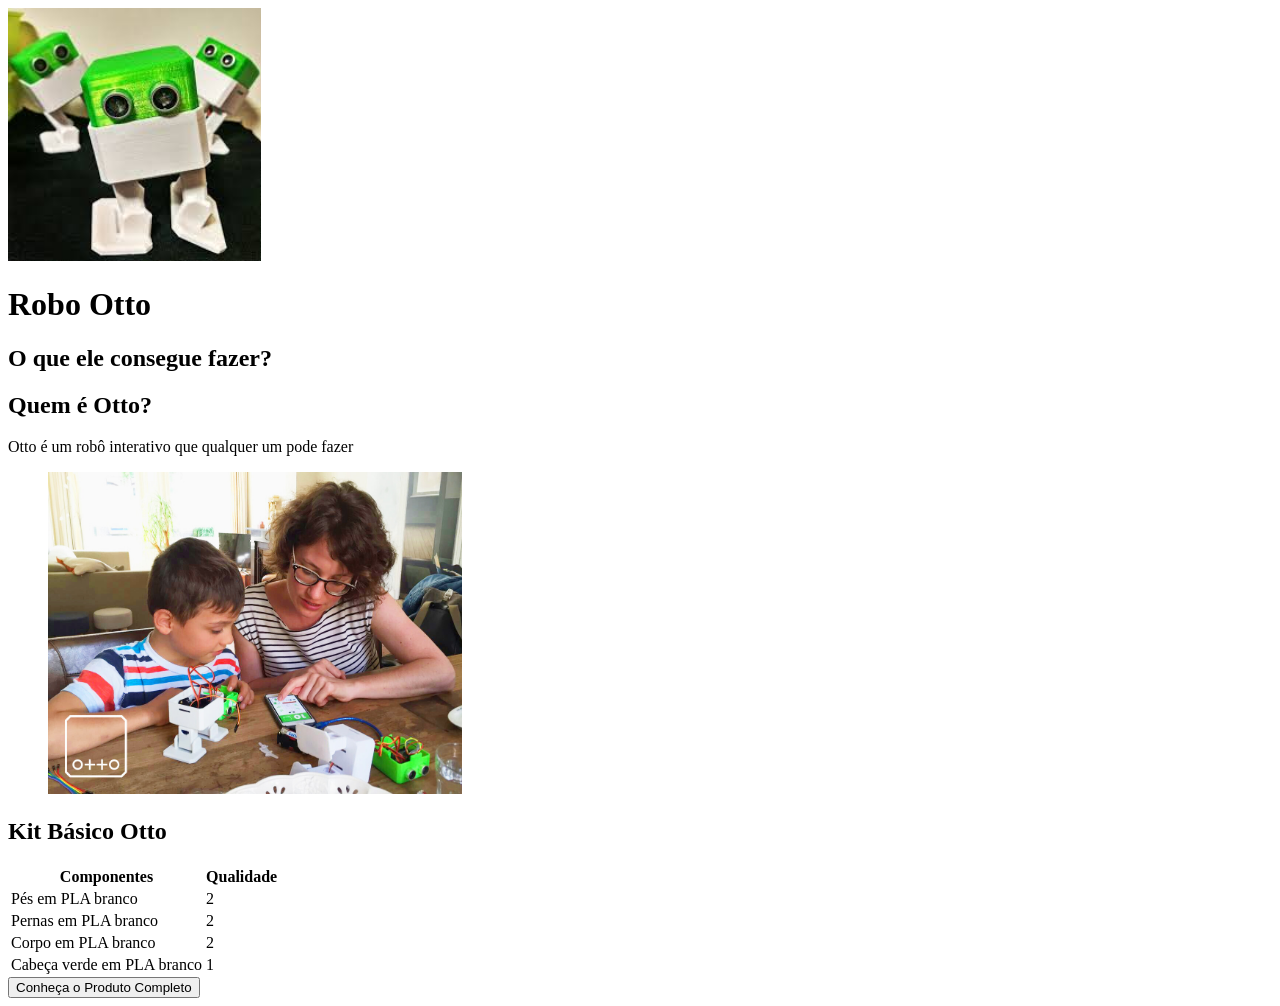
==== index.html @ 5a82f098 "rep certo" ====
<!DOCTYPE html>
<html lang="pt-BR">
<head>
    <meta charset="UTF-8">
    <meta name="viewport" content="width=device-width, initial-scale=1.0">
    <title>Site Robo Otto</title>
    <link rel="stylesheet" href="css/styles.css">
</head>
<body>
    <main>
        <div class="logo">
            <img src="img/ottologo.jpg" alt="Robo Otto" width="20%" height="20%">
        </div>
        <h1 class="manchete">Robo Otto</h1>
        <h2 class="headline">O que ele consegue fazer?</h2>

        <div class="video">
            <source src="video/ottomovie.mp4" type="video/mp4">
        </div>
        <article>
            <h1> Quem é Otto?</h1>
            <p> Otto é um robô interativo que qualquer um pode fazer</p> <figure>
                <img src ="img/otto.jpg" alt="Mãe e filho montando um robo" width="35%" height="35%">
            </figure>
        </article>

        <div class="kibotto">
            <h2>Kit Básico Otto</h2>
            <table>
                <thead>
                    <tr>
                        <th>Componentes</th>
                        <th>Qualidade</th> </tr>
                </thead>
                <tbody>
                    <tr>
                        <td>Pés em PLA branco</td>
                        <td>2</td>
                    </tr>
                    <tr>
                        <td>Pernas em PLA branco</td>
                        <td>2</td>
                    </tr>
                    <tr>
                        <td>Corpo em PLA branco</td>
                        <td>2</td>
                    </tr>
                    <tr>
                        <td>Cabeça verde em PLA branco</td>
                        <td>1</td>
                    </tr>
                </tbody>
            </table>
        </div>

        <div class="btn-produto">
            <a href="produto.html">
                <button>Conheça o Produto Completo</button>
            </a>
        </div>
    </main>
</body>
</html>
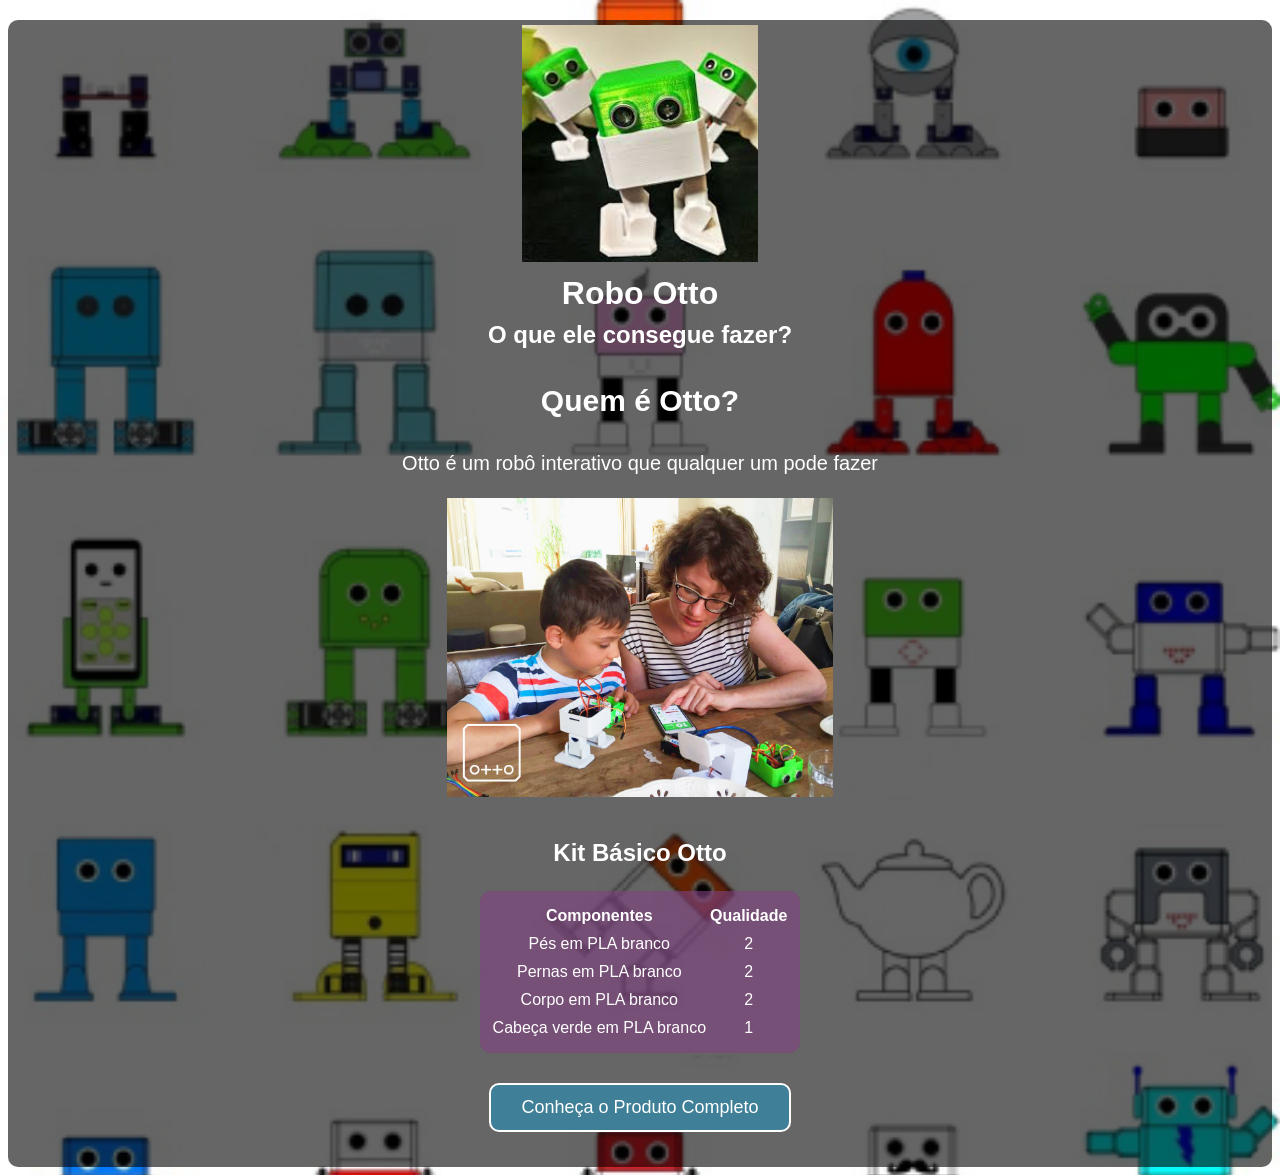
==== commit 6d3307be: "corrigindo dir" ====
--- a/index.html
+++ b/index.html
@@ -4,7 +4,7 @@
     <meta charset="UTF-8">
     <meta name="viewport" content="width=device-width, initial-scale=1.0">
     <title>Site Robo Otto</title>
-    <link rel="stylesheet" href="css/styles.css">
+    <link rel="stylesheet" href="CSS/styles.css">
 </head>
 <body>
     <main>
--- a/CSS/styles.css
+++ b/CSS/styles.css
@@ -0,0 +1,71 @@
+body {
+    /* background-color:#3cb371;*/
+    background-image: url("../img/bgotto.jpg");
+    background-repeat: repeat;
+    background-size: 100%;
+    font-family: 'Lato', sans-serif;
+    line-height: 1.5;
+    color: white;
+}
+
+main {
+    background-color: rgba(0, 0, 0, 0.6);
+    padding: 5px 40px;
+    margin-top: 20px;
+    border-radius: 10px;
+}
+
+.logo,
+.manchete,
+.headline {
+    margin: 0;
+    text-align: center;
+}
+
+article {
+    text-align: center;
+    font-style: normal;
+    font-size: 20px;
+    color: rgb(255, 255, 255);
+}
+
+.kibotto {
+    margin: 30px 0;
+    text-align: center;
+    width: 100%;
+}
+
+.kibotto table {
+    background: rgba(130, 65, 130, 0.6);
+    border-radius: 10px;
+    padding: 10px;
+    margin: auto;
+}
+
+.btn-produto {
+    text-align: center;
+    margin: 30px 0;
+}
+
+.btn-produto a {
+    text-decoration: none;
+}
+
+.btn-produto button {
+    background-color: rgba(54, 135, 165, 0.8);
+    color: white;
+    border: 2px solid white;
+    border-radius: 10px;
+    padding: 12px 30px;
+    font-size: 18px;
+    font-family: 'Lato', sans-serif;
+}
+
+.Londrina {
+    background-image: url("../img/fundo.jpg");
+    background-repeat: repeat;
+    background-size: 100%;
+    font-family: 'Lato', sans-serif;
+    line-height: 1.5;
+    color: white;   
+}
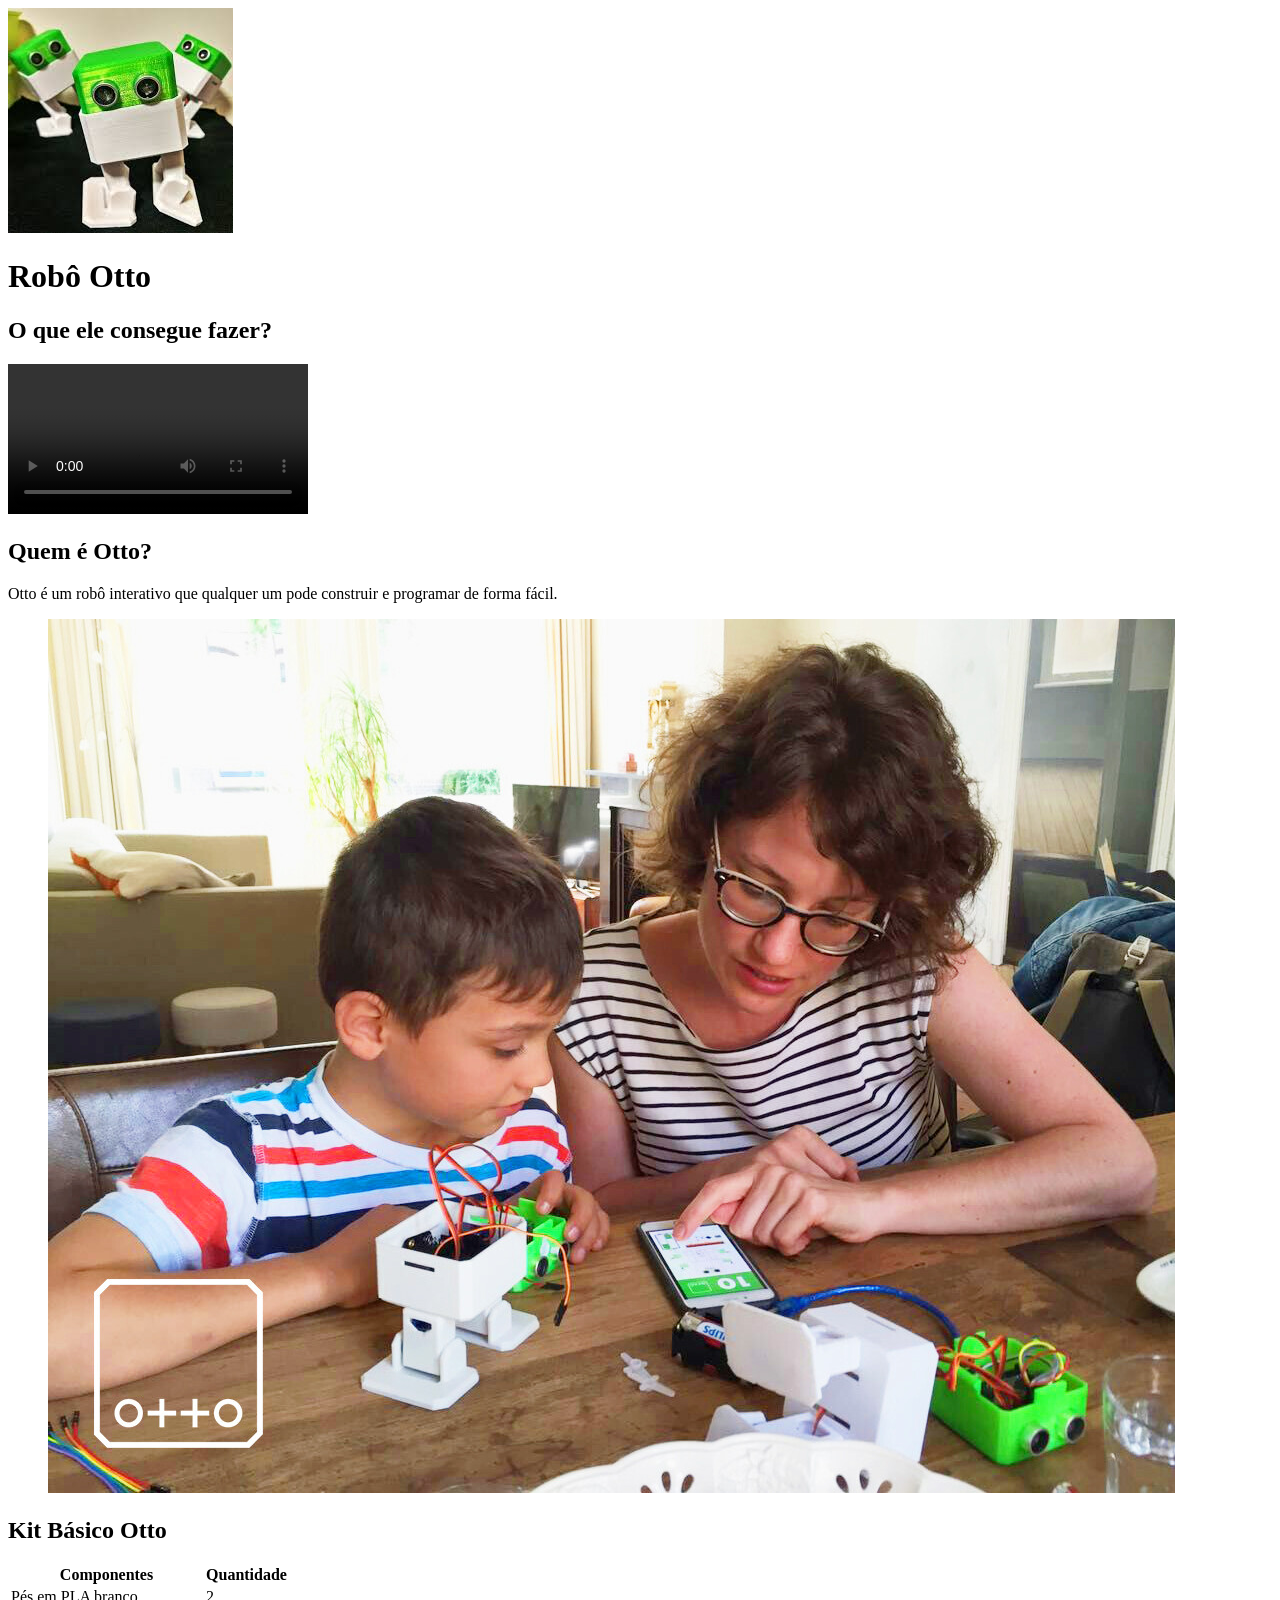
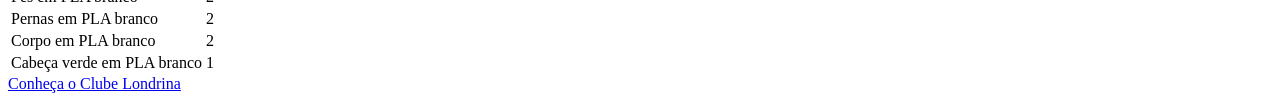
==== commit 9cd897e9: "melhorando" ====
--- a/index.html
+++ b/index.html
@@ -3,61 +3,60 @@
 <head>
     <meta charset="UTF-8">
     <meta name="viewport" content="width=device-width, initial-scale=1.0">
-    <title>Site Robo Otto</title>
-    <link rel="stylesheet" href="CSS/styles.css">
+    <title>Site Robô Otto</title>
+    <link rel="preconnect" href="https://fonts.googleapis.com">
+    <link rel="preconnect" href="https://fonts.gstatic.com" crossorigin>
+    <link href="https://fonts.googleapis.com/css2?family=Poppins:wght@300;400;600&display=swap" rel="stylesheet">
+    <link rel="stylesheet" href="css/styles.css">
 </head>
-<body>
-    <main>
-        <div class="logo">
-            <img src="img/ottologo.jpg" alt="Robo Otto" width="20%" height="20%">
-        </div>
-        <h1 class="manchete">Robo Otto</h1>
-        <h2 class="headline">O que ele consegue fazer?</h2>
+<body class="bg-otto">
+    <main class="container">
+        <header class="header">
+            <img src="img/ottologo.jpg" alt="Robo Otto" class="logo-img">
+            <h1 class="manchete">Robô Otto</h1>
+            <h2 class="headline">O que ele consegue fazer?</h2>
+        </header>
 
-        <div class="video">
-            <source src="video/ottomovie.mp4" type="video/mp4">
-        </div>
-        <article>
-            <h1> Quem é Otto?</h1>
-            <p> Otto é um robô interativo que qualquer um pode fazer</p> <figure>
-                <img src ="img/otto.jpg" alt="Mãe e filho montando um robo" width="35%" height="35%">
+        <section class="video-section">
+            <video controls class="modern-video">
+                <source src="video/ottomovie.mp4" type="video/mp4">
+                Seu navegador não suporta o formato de vídeo.
+            </video>
+        </section>
+
+        <article class="card">
+            <h2>Quem é Otto?</h2>
+            <p>Otto é um robô interativo que qualquer um pode construir e programar de forma fácil.</p>
+            <figure class="image-wrapper">
+                <img src="img/otto.jpg" alt="Mãe e filho montando um robo">
             </figure>
         </article>
 
-        <div class="kibotto">
+        <section class="kibotto card">
             <h2>Kit Básico Otto</h2>
-            <table>
-                <thead>
-                    <tr>
-                        <th>Componentes</th>
-                        <th>Qualidade</th> </tr>
-                </thead>
-                <tbody>
-                    <tr>
-                        <td>Pés em PLA branco</td>
-                        <td>2</td>
-                    </tr>
-                    <tr>
-                        <td>Pernas em PLA branco</td>
-                        <td>2</td>
-                    </tr>
-                    <tr>
-                        <td>Corpo em PLA branco</td>
-                        <td>2</td>
-                    </tr>
-                    <tr>
-                        <td>Cabeça verde em PLA branco</td>
-                        <td>1</td>
-                    </tr>
-                </tbody>
-            </table>
-        </div>
+            <div class="table-container">
+                <table class="modern-table">
+                    <thead>
+                        <tr>
+                            <th>Componentes</th>
+                            <th>Quantidade</th>
+                        </tr>
+                    </thead>
+                    <tbody>
+                        <tr><td>Pés em PLA branco</td><td>2</td></tr>
+                        <tr><td>Pernas em PLA branco</td><td>2</td></tr>
+                        <tr><td>Corpo em PLA branco</td><td>2</td></tr>
+                        <tr><td>Cabeça verde em PLA branco</td><td>1</td></tr>
+                    </tbody>
+                </table>
+            </div>
+        </section>
 
         <div class="btn-produto">
-            <a href="produto.html">
-                <button>Conheça o Produto Completo</button>
-            </a>
+            <a href="produto.html" class="btn">Conheça o Clube Londrina</a>
         </div>
     </main>
+
+    <script src="js/script.js"></script>
 </body>
 </html>
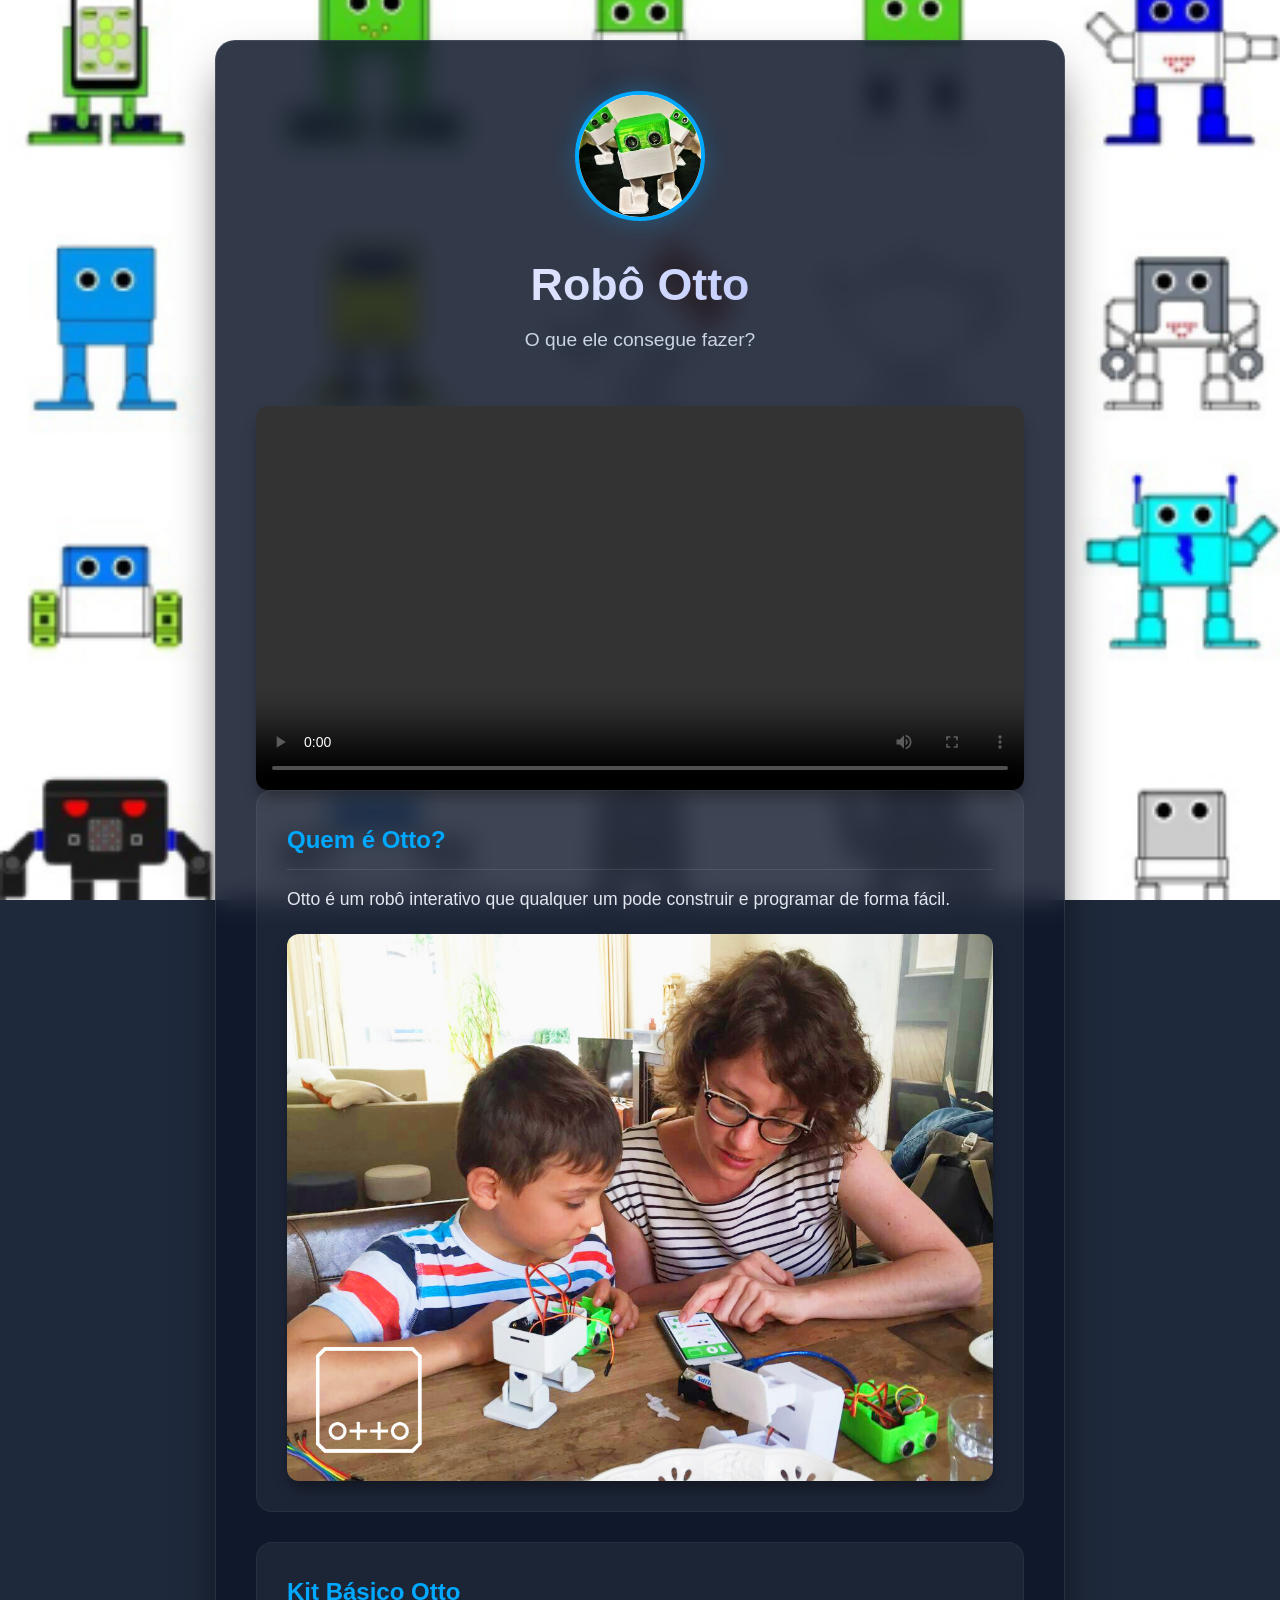
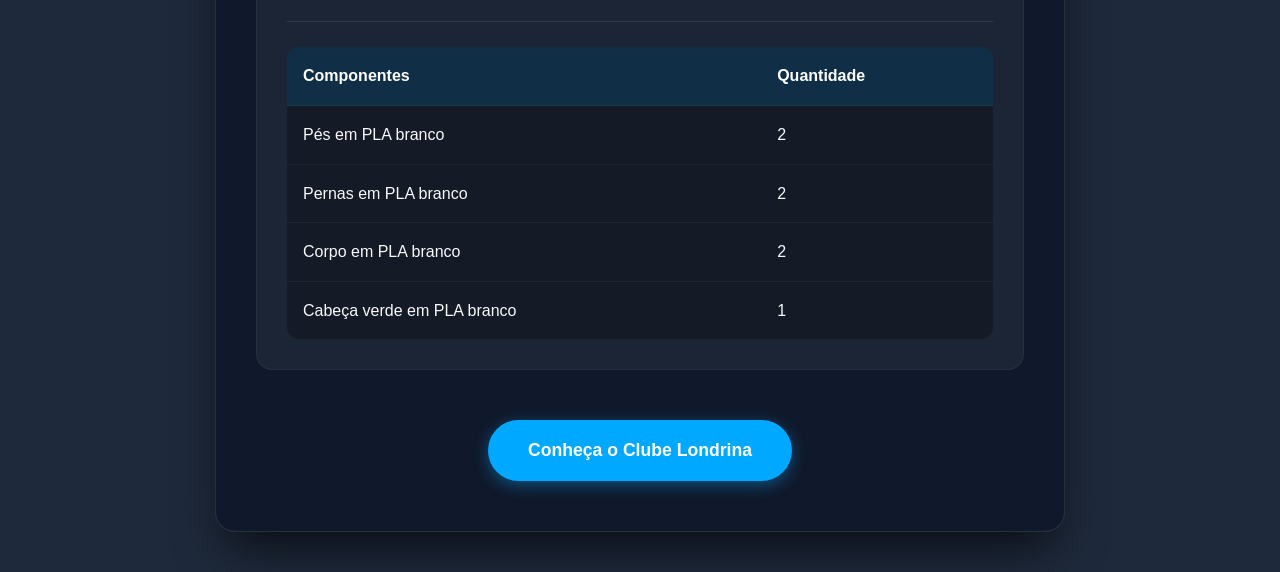
==== commit 049a91b5: "hsjzodnlskc" ====
--- a/index.html
+++ b/index.html
@@ -7,7 +7,7 @@
     <link rel="preconnect" href="https://fonts.googleapis.com">
     <link rel="preconnect" href="https://fonts.gstatic.com" crossorigin>
     <link href="https://fonts.googleapis.com/css2?family=Poppins:wght@300;400;600&display=swap" rel="stylesheet">
-    <link rel="stylesheet" href="css/styles.css">
+    <link rel="stylesheet" href="CSS/styles.css">
 </head>
 <body class="bg-otto">
     <main class="container">
@@ -57,6 +57,6 @@
         </div>
     </main>
 
-    <script src="js/script.js"></script>
+    <script src="JS/script.js"></script>
 </body>
 </html>
--- a/CSS/styles.css
+++ b/CSS/styles.css
@@ -0,0 +1,189 @@
+/* Definição de Variáveis e Reset */
+:root {
+    --primary-color: #00a8ff;
+    --primary-hover: #0097e6;
+    --bg-overlay: rgba(15, 23, 42, 0.85); /* Fundo escuro transparente */
+    --card-bg: rgba(255, 255, 255, 0.05); /* Fundo dos cartões */
+    --text-color: #f8fafc;
+    --font-main: 'Poppins', sans-serif;
+}
+
+* {
+    box-sizing: border-box;
+    margin: 0;
+    padding: 0;
+}
+
+body {
+    font-family: var(--font-main);
+    color: var(--text-color);
+    line-height: 1.6;
+    min-height: 100vh;
+    background-color: #1e293b; /* Fallback color */
+    background-attachment: fixed;
+    background-position: center;
+    background-size: cover;
+    display: flex;
+    justify-content: center;
+    padding: 40px 20px;
+}
+
+/* Planos de fundo baseados na página */
+body.bg-otto { background-image: url("../img/bgotto.jpg"); }
+body.bg-londrina { background-image: url("../img/fundo.jpg"); }
+
+/* Container Principal com Glassmorphism */
+.container {
+    background: var(--bg-overlay);
+    backdrop-filter: blur(12px);
+    -webkit-backdrop-filter: blur(12px);
+    border: 1px solid rgba(255, 255, 255, 0.1);
+    max-width: 850px;
+    width: 100%;
+    border-radius: 20px;
+    padding: 50px 40px;
+    box-shadow: 0 25px 50px -12px rgba(0, 0, 0, 0.7);
+}
+
+/* Cabeçalho */
+.header {
+    text-align: center;
+    margin-bottom: 50px;
+}
+
+.logo-img {
+    width: 130px;
+    height: 130px;
+    border-radius: 50%;
+    object-fit: contain;
+    background: #fff; /* Fundo branco pra imagem não sumir */
+    border: 4px solid var(--primary-color);
+    margin-bottom: 20px;
+    box-shadow: 0 0 25px rgba(0, 168, 255, 0.3);
+}
+
+.manchete {
+    font-size: 2.8rem;
+    font-weight: 600;
+    margin-bottom: 5px;
+    background: linear-gradient(90deg, #ffffff, #a5b4fc);
+    -webkit-background-clip: text;
+    -webkit-text-fill-color: transparent;
+}
+
+.headline {
+    font-size: 1.2rem;
+    font-weight: 300;
+    color: #cbd5e1;
+}
+
+/* Estilo de Cartões para os Articles */
+.card {
+    background: var(--card-bg);
+    border-radius: 16px;
+    padding: 30px;
+    margin-bottom: 30px;
+    border: 1px solid rgba(255, 255, 255, 0.05);
+    transition: transform 0.3s ease, box-shadow 0.3s ease;
+}
+
+.card:hover {
+    transform: translateY(-5px);
+    box-shadow: 0 10px 20px rgba(0, 0, 0, 0.3);
+}
+
+.card h2 {
+    color: var(--primary-color);
+    font-size: 1.5rem;
+    margin-bottom: 15px;
+    padding-bottom: 10px;
+    border-bottom: 1px solid rgba(255, 255, 255, 0.1);
+}
+
+.card p {
+    font-size: 1.1rem;
+    color: #e2e8f0;
+    margin-bottom: 20px;
+}
+
+/* Imagens e Vídeos */
+.image-wrapper img, .modern-video {
+    width: 100%;
+    border-radius: 12px;
+    box-shadow: 0 10px 15px -3px rgba(0, 0, 0, 0.4);
+    display: block;
+}
+
+figcaption {
+    margin-top: 12px;
+    font-size: 0.95rem;
+    color: #94a3b8;
+    font-style: italic;
+    text-align: center;
+}
+
+/* Tabela Moderna */
+.table-container { overflow-x: auto; }
+
+.modern-table {
+    width: 100%;
+    border-collapse: collapse;
+    margin-top: 10px;
+    background: rgba(0, 0, 0, 0.3);
+    border-radius: 12px;
+    overflow: hidden;
+}
+
+.modern-table th, .modern-table td {
+    padding: 16px;
+    text-align: left;
+    border-bottom: 1px solid rgba(255, 255, 255, 0.05);
+}
+
+.modern-table th {
+    background-color: rgba(0, 168, 255, 0.15);
+    color: #fff;
+    font-weight: 600;
+}
+
+.modern-table tbody tr:last-child td { border-bottom: none; }
+.modern-table tbody tr:hover { background-color: rgba(255, 255, 255, 0.05); }
+
+/* Botões */
+.btn-produto {
+    text-align: center;
+    margin-top: 50px;
+}
+
+.btn {
+    display: inline-block;
+    background-color: var(--primary-color);
+    color: #fff;
+    text-decoration: none;
+    padding: 16px 40px;
+    border-radius: 50px;
+    font-size: 1.1rem;
+    font-weight: 600;
+    transition: all 0.3s ease;
+    box-shadow: 0 4px 15px rgba(0, 168, 255, 0.4);
+    border: none;
+    cursor: pointer;
+}
+
+.btn:hover {
+    background-color: var(--primary-hover);
+    transform: scale(1.05);
+    box-shadow: 0 8px 25px rgba(0, 168, 255, 0.6);
+}
+
+/* Classes controladas pelo JavaScript (Animações) */
+.js-hidden {
+    opacity: 0;
+    transform: translateY(30px);
+    transition: opacity 0.8s ease-out, transform 0.8s ease-out;
+}
+
+.js-show {
+    opacity: 1;
+    transform: translateY(0);
+}
